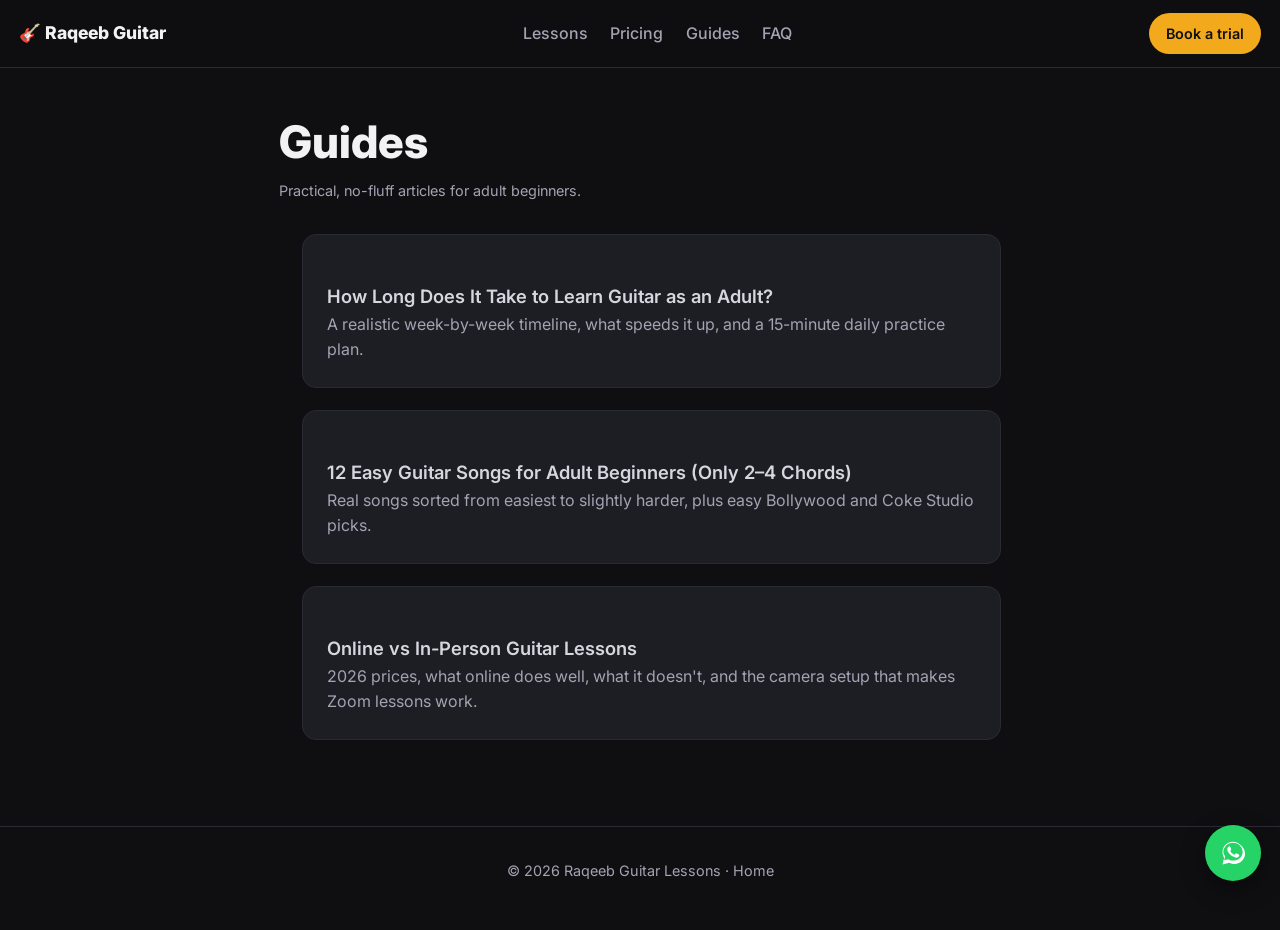
==== guides/index.html @ b29a71e8 "Add beginner guides section with three SEO articles and update sitemap Co-authored-by: Cursor <curso" ====
<!DOCTYPE html>
<html lang="en">
<head>
  <meta charset="UTF-8" />
  <meta name="viewport" content="width=device-width, initial-scale=1.0" />
  <title>Guitar Guides for Beginners | Raqeeb Guitar Lessons</title>
  <meta name="description" content="Practical guides for adult beginners: realistic learning timelines, easy songs with 2–4 chords, and how to choose between online and in-person lessons." />
  <link rel="canonical" href="https://raqeebalam.github.io/guitar-lessons/guides/" />
  <meta property="og:title" content="Guitar Guides for Beginners | Raqeeb Guitar" />
  <meta property="og:image" content="https://raqeebalam.github.io/guitar-lessons/images/og.png" />
  <link href="https://fonts.googleapis.com/css2?family=Inter:wght@400;500;600;700;800&display=swap" rel="stylesheet" />
  <link rel="stylesheet" href="../styles.css" />
</head>
<body>
  <header class="nav">
    <a href="../" class="brand">🎸 Raqeeb Guitar</a>
    <nav class="nav-links">
      <a href="../#lessons">Lessons</a>
      <a href="../#pricing">Pricing</a>
      <a href="./">Guides</a>
      <a href="../#faq">FAQ</a>
    </nav>
    <a class="btn btn-primary btn-sm js-whatsapp" href="#" data-msg="Hi Raqeeb! I'd like to book a free trial lesson.">Book a trial</a>
  </header>

  <main class="article">
    <h1>Guides</h1>
    <p class="meta">Practical, no-fluff articles for adult beginners.</p>
    <ul class="guides-list">
      <li class="card"><a href="how-long-to-learn-guitar-adult.html"><h3>How Long Does It Take to Learn Guitar as an Adult?</h3><p>A realistic week-by-week timeline, what speeds it up, and a 15-minute daily practice plan.</p></a></li>
      <li class="card"><a href="easy-guitar-songs-for-adult-beginners.html"><h3>12 Easy Guitar Songs for Adult Beginners (Only 2–4 Chords)</h3><p>Real songs sorted from easiest to slightly harder, plus easy Bollywood and Coke Studio picks.</p></a></li>
      <li class="card"><a href="online-vs-in-person-guitar-lessons.html"><h3>Online vs In-Person Guitar Lessons</h3><p>2026 prices, what online does well, what it doesn't, and the camera setup that makes Zoom lessons work.</p></a></li>
    </ul>
  </main>

  <footer class="footer">
    <p>© <span id="year"></span> Raqeeb Guitar Lessons · <a href="../">Home</a></p>
  </footer>

  <a class="wa-float js-whatsapp" href="#" data-msg="Hi Raqeeb! I have a question about guitar lessons." aria-label="Chat on WhatsApp">
    <svg viewBox="0 0 32 32" width="28" height="28" aria-hidden="true"><path fill="currentColor" d="M16 3C9.4 3 4 8.3 4 14.9c0 2.3.7 4.6 1.9 6.5L4 29l7.8-2c1.9 1 3.9 1.5 6 1.5h0c6.6 0 12-5.3 12-11.9S22.6 3 16 3zm0 21.7c-1.8 0-3.6-.5-5.1-1.4l-.4-.2-4.6 1.2 1.2-4.5-.2-.4C5.6 17.8 5 16.4 5 14.9 5 9 9.9 4.2 16 4.2s11 4.8 11 10.7-4.9 9.8-11 9.8zm6-7.3c-.3-.2-1.9-.9-2.2-1-.3-.1-.5-.2-.7.2-.2.3-.8 1-1 1.2-.2.2-.4.2-.7.1-.3-.2-1.4-.5-2.6-1.6-1-.9-1.6-1.9-1.8-2.3-.2-.3 0-.5.1-.7l.5-.6c.2-.2.2-.4.3-.6.1-.2 0-.4 0-.6l-1-2.3c-.3-.6-.5-.5-.7-.5h-.6c-.2 0-.6.1-.9.4-.3.3-1.2 1.1-1.2 2.8s1.2 3.3 1.4 3.5c.2.2 2.4 3.6 5.8 5 .8.3 1.4.6 1.9.7.8.3 1.5.2 2.1.1.6-.1 1.9-.8 2.2-1.5.3-.8.3-1.4.2-1.5-.1-.2-.3-.3-.6-.4z"/></svg>
  </a>

  <script src="../config.js"></script>
  <script src="../script.js"></script>
</body>
</html>
---- styles.css ----
:root {
  --bg: #0f0f12;
  --bg-alt: #16161b;
  --card: #1d1d24;
  --border: #2a2a33;
  --text: #f2f2f5;
  --muted: #a3a3b2;
  --accent: #f2a91b;
  --accent-dark: #d18f0e;
  --wa: #25d366;
  --radius: 14px;
  --max: 1100px;
}

* { box-sizing: border-box; }
html { scroll-behavior: smooth; }
body {
  margin: 0;
  font-family: Inter, system-ui, -apple-system, "Segoe UI", Roboto, sans-serif;
  background: var(--bg);
  color: var(--text);
  line-height: 1.6;
}
a { color: inherit; text-decoration: none; }
h1, h2, h3 { line-height: 1.2; margin: 0 0 .5rem; }
h1 { font-size: clamp(2rem, 5vw, 3.2rem); font-weight: 800; }
h2 { font-size: clamp(1.6rem, 3.5vw, 2.2rem); font-weight: 700; }
h3 { font-size: 1.2rem; font-weight: 600; }
p { margin: 0 0 1rem; }
.muted { color: var(--muted); }
.small-text { font-size: .9rem; }

/* Nav */
.nav {
  position: sticky; top: 0; z-index: 10;
  display: flex; align-items: center; justify-content: space-between; gap: 1rem;
  padding: .8rem 1.2rem;
  background: rgba(15,15,18,.85); backdrop-filter: blur(10px);
  border-bottom: 1px solid var(--border);
}
.brand { font-weight: 800; font-size: 1.1rem; }
.nav-links { display: none; gap: 1.4rem; }
.nav-links a { color: var(--muted); font-weight: 500; }
.nav-links a:hover { color: var(--text); }
@media (min-width: 720px) { .nav-links { display: flex; } }

/* Buttons */
.btn {
  display: inline-block; padding: .8rem 1.4rem; border-radius: 999px;
  font-weight: 600; border: 1px solid transparent; cursor: pointer;
  transition: transform .1s, background .2s, border-color .2s;
}
.btn:active { transform: scale(.98); }
.btn-primary { background: var(--accent); color: #111; }
.btn-primary:hover { background: var(--accent-dark); }
.btn-ghost { border-color: var(--border); color: var(--text); }
.btn-ghost:hover { border-color: var(--muted); }
.btn-outline { border-color: var(--accent); color: var(--accent); }
.btn-outline:hover { background: rgba(242,169,27,.1); }
.btn-sm { padding: .5rem 1rem; font-size: .9rem; }
.btn-lg { padding: 1rem 2rem; font-size: 1.1rem; }

/* Hero */
.hero {
  max-width: var(--max); margin: 0 auto; padding: 3.5rem 1.2rem 2.5rem;
  display: grid; gap: 2rem; align-items: center;
}
@media (min-width: 900px) { .hero { grid-template-columns: 1.2fr 1fr; padding-top: 5rem; } }
.eyebrow { color: var(--accent); font-weight: 600; font-size: .9rem; letter-spacing: .02em; text-transform: uppercase; }
.lead { font-size: 1.15rem; color: var(--muted); max-width: 40rem; }
.hero-cta { display: flex; flex-wrap: wrap; gap: .8rem; margin: 1.5rem 0 1.2rem; }
.trust { list-style: none; padding: 0; margin: 0; display: flex; flex-wrap: wrap; gap: 1rem; color: var(--muted); font-size: .95rem; }

/* Cards */
.card {
  background: var(--card); border: 1px solid var(--border); border-radius: var(--radius);
  padding: 1.5rem;
}
.card-label { color: var(--accent); font-weight: 600; font-size: .85rem; text-transform: uppercase; letter-spacing: .05em; }
.checklist { list-style: none; padding: 0; margin: 0; }
.checklist li { padding-left: 1.6rem; position: relative; margin-bottom: .6rem; }
.checklist li::before { content: "✓"; position: absolute; left: 0; color: var(--accent); font-weight: 700; }
.checklist.small li { font-size: .95rem; color: var(--muted); }

/* Sections */
.section { max-width: var(--max); margin: 0 auto; padding: 3.5rem 1.2rem; }
.section.alt { max-width: none; background: var(--bg-alt); }
.section.alt > * { max-width: var(--max); margin-left: auto; margin-right: auto; }
.section-sub { color: var(--muted); max-width: 40rem; margin-bottom: 2rem; }
.grid-3 { display: grid; gap: 1.2rem; }
@media (min-width: 760px) { .grid-3 { grid-template-columns: repeat(3, 1fr); } }
.note { color: var(--muted); font-size: .9rem; margin-top: 1.5rem; }

/* Pricing */
.toggle { display: inline-flex; background: var(--card); border: 1px solid var(--border); border-radius: 999px; padding: .25rem; margin-bottom: 1.5rem; }
.toggle-btn { border: 0; background: transparent; color: var(--muted); padding: .5rem 1rem; border-radius: 999px; font: inherit; font-weight: 600; cursor: pointer; }
.toggle-btn.active { background: var(--accent); color: #111; }
.price { display: flex; flex-direction: column; position: relative; }
.price .btn { margin-top: auto; text-align: center; }
.price.featured { border-color: var(--accent); box-shadow: 0 0 0 1px var(--accent); }
.badge { position: absolute; top: -.8rem; left: 1.5rem; background: var(--accent); color: #111; font-size: .75rem; font-weight: 700; padding: .2rem .7rem; border-radius: 999px; margin: 0; }
.amount { font-size: 2rem; font-weight: 800; margin: .3rem 0 .8rem; }
.amount .per { font-size: 1rem; color: var(--muted); font-weight: 500; margin-left: .2rem; }

/* Areas */
.two-col { display: grid; gap: 1.5rem; color: var(--muted); }
@media (min-width: 760px) { .two-col { grid-template-columns: 1fr 1fr; } }
.two-col strong { color: var(--text); }

/* Steps */
.steps { counter-reset: step; list-style: none; padding: 0; display: grid; gap: 1rem; }
@media (min-width: 760px) { .steps { grid-template-columns: repeat(4, 1fr); } }
.steps li { counter-increment: step; background: var(--card); border: 1px solid var(--border); border-radius: var(--radius); padding: 1.2rem; color: var(--muted); }
.steps li::before { content: counter(step); display: inline-grid; place-items: center; width: 2rem; height: 2rem; border-radius: 50%; background: var(--accent); color: #111; font-weight: 800; margin-bottom: .6rem; }
.steps strong { display: block; color: var(--text); margin-bottom: .2rem; }

/* About */
.about { display: grid; gap: 2rem; align-items: center; }
@media (min-width: 760px) { .about { grid-template-columns: 280px 1fr; } }
.about-photo { position: relative; aspect-ratio: 1; border-radius: var(--radius); background: var(--card); border: 1px solid var(--border); display: grid; place-items: center; overflow: hidden; }
.about-photo img { width: 100%; height: 100%; object-fit: cover; position: absolute; inset: 0; }
.photo-placeholder { font-size: 5rem; }

/* Quotes */
.quote { margin: 0; }
.quote p { font-style: italic; }
.quote footer { color: var(--muted); font-size: .9rem; }

/* FAQ */
details { background: var(--card); border: 1px solid var(--border); border-radius: var(--radius); padding: 1rem 1.3rem; margin-bottom: .8rem; }
summary { cursor: pointer; font-weight: 600; list-style: none; display: flex; justify-content: space-between; align-items: center; }
summary::after { content: "+"; color: var(--accent); font-size: 1.3rem; }
details[open] summary::after { content: "–"; }
details p { margin: .8rem 0 0; color: var(--muted); }

/* Final CTA */
.cta-final { text-align: center; }
.cta-final p { color: var(--muted); }
.cta-final .btn { margin: .5rem 0 1rem; }

/* Footer */
.footer { border-top: 1px solid var(--border); padding: 2rem 1.2rem; text-align: center; color: var(--muted); font-size: .9rem; }
.socials a:hover { color: var(--text); }

/* Blog / articles */
.article { max-width: 760px; margin: 0 auto; padding: 3rem 1.2rem 4rem; }
.article h1 { font-size: clamp(1.9rem, 4.5vw, 2.8rem); margin-bottom: .6rem; }
.article .meta { color: var(--muted); font-size: .9rem; margin-bottom: 2rem; }
.article h2 { font-size: 1.5rem; margin: 2.2rem 0 .6rem; }
.article h3 { font-size: 1.15rem; margin: 1.6rem 0 .4rem; }
.article p, .article li { color: #d6d6de; }
.article ul, .article ol { padding-left: 1.4rem; }
.article li { margin-bottom: .4rem; }
.article table { width: 100%; border-collapse: collapse; margin: 1rem 0 1.5rem; font-size: .95rem; }
.article th, .article td { text-align: left; padding: .6rem .7rem; border-bottom: 1px solid var(--border); }
.article th { color: var(--accent); font-weight: 600; }
.article .cta-box { background: var(--card); border: 1px solid var(--accent); border-radius: var(--radius); padding: 1.5rem; margin: 2.5rem 0 0; text-align: center; }
.article .cta-box p { color: var(--muted); }
.article .back { display: inline-block; margin-bottom: 1.5rem; color: var(--muted); }
.article .back:hover { color: var(--text); }
.guides-list { list-style: none; padding: 0; display: grid; gap: 1rem; }
.guides-list a { display: block; }
.guides-list h3 { margin-bottom: .3rem; }
.guides-list p { color: var(--muted); margin: 0; }

/* WhatsApp float */
.wa-float {
  position: fixed; right: 1.2rem; bottom: 1.2rem; z-index: 20;
  width: 56px; height: 56px; border-radius: 50%; background: var(--wa); color: #fff;
  display: grid; place-items: center; box-shadow: 0 8px 24px rgba(0,0,0,.4);
}
.wa-float:hover { transform: scale(1.05); }
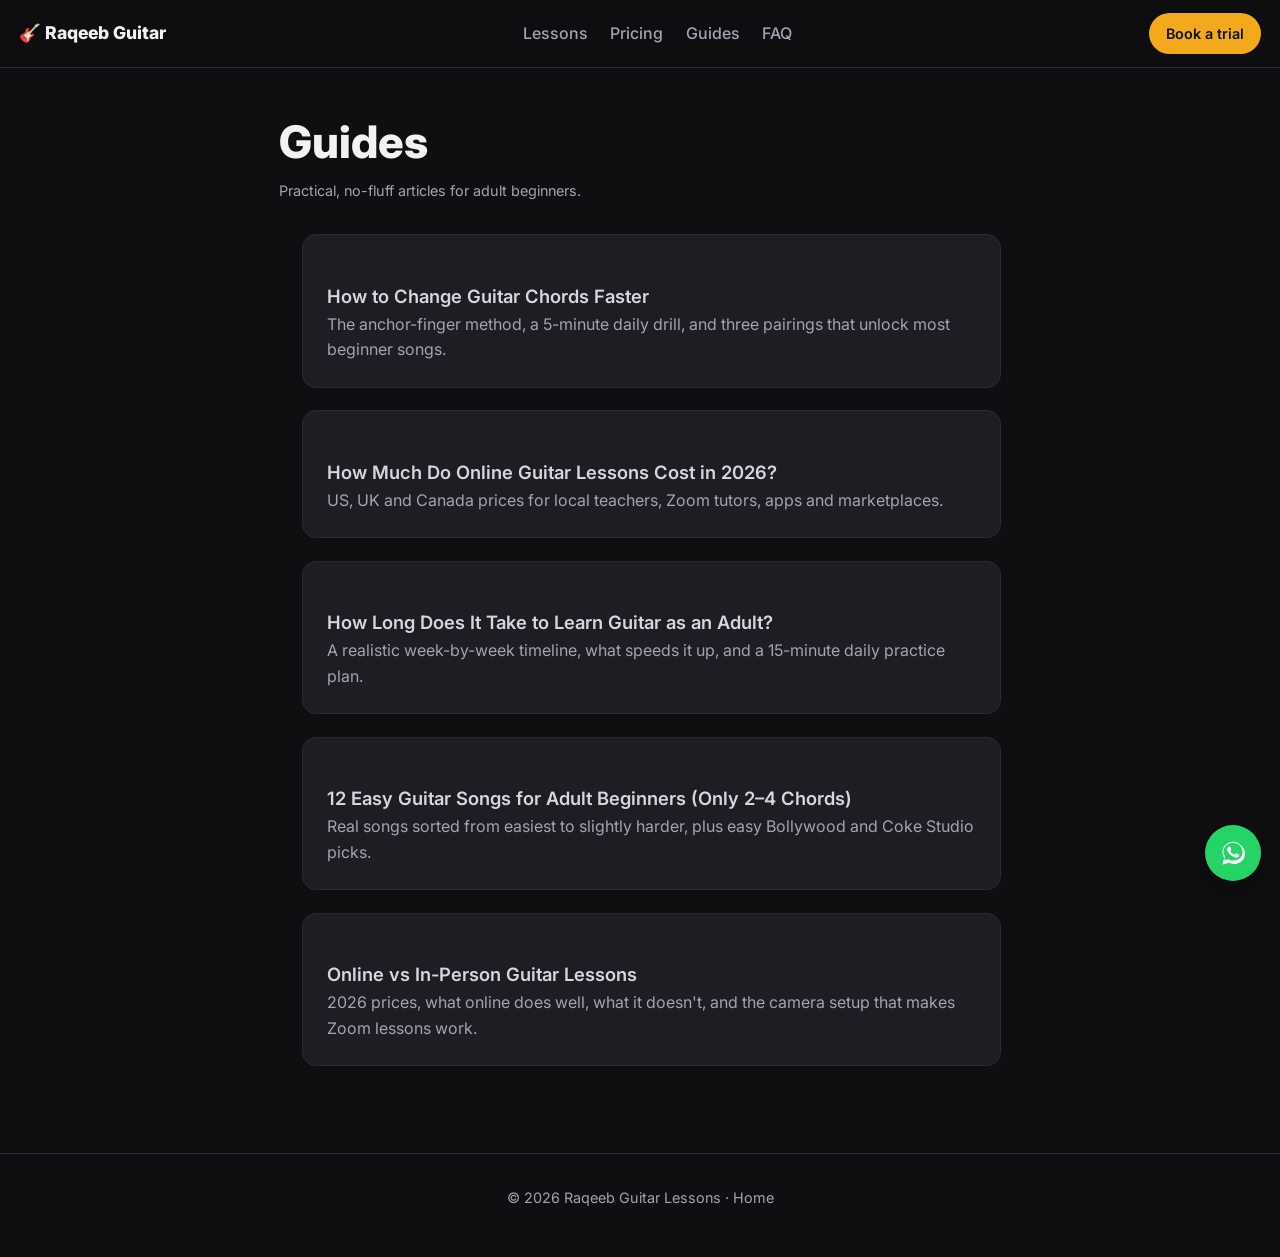
==== commit 569984d5: "Add two SEO guides: faster chord changes and 2026 lesson prices Co-authored-by: Cursor <cursoragent@" ====
--- a/guides/index.html
+++ b/guides/index.html
@@ -4,7 +4,7 @@
   <meta charset="UTF-8" />
   <meta name="viewport" content="width=device-width, initial-scale=1.0" />
   <title>Guitar Guides for Beginners | Raqeeb Guitar Lessons</title>
-  <meta name="description" content="Practical guides for adult beginners: realistic learning timelines, easy songs with 2–4 chords, and how to choose between online and in-person lessons." />
+  <meta name="description" content="Practical guides for adult beginners: chord changes, lesson prices, realistic timelines, easy 2–4 chord songs, and online vs in-person lessons." />
   <link rel="canonical" href="https://raqeebalam.github.io/guitar-lessons/guides/" />
   <meta property="og:title" content="Guitar Guides for Beginners | Raqeeb Guitar" />
   <meta property="og:image" content="https://raqeebalam.github.io/guitar-lessons/images/og.png" />
@@ -27,6 +27,8 @@
     <h1>Guides</h1>
     <p class="meta">Practical, no-fluff articles for adult beginners.</p>
     <ul class="guides-list">
+      <li class="card"><a href="how-to-change-guitar-chords-faster.html"><h3>How to Change Guitar Chords Faster</h3><p>The anchor-finger method, a 5-minute daily drill, and three pairings that unlock most beginner songs.</p></a></li>
+      <li class="card"><a href="how-much-do-online-guitar-lessons-cost.html"><h3>How Much Do Online Guitar Lessons Cost in 2026?</h3><p>US, UK and Canada prices for local teachers, Zoom tutors, apps and marketplaces.</p></a></li>
       <li class="card"><a href="how-long-to-learn-guitar-adult.html"><h3>How Long Does It Take to Learn Guitar as an Adult?</h3><p>A realistic week-by-week timeline, what speeds it up, and a 15-minute daily practice plan.</p></a></li>
       <li class="card"><a href="easy-guitar-songs-for-adult-beginners.html"><h3>12 Easy Guitar Songs for Adult Beginners (Only 2–4 Chords)</h3><p>Real songs sorted from easiest to slightly harder, plus easy Bollywood and Coke Studio picks.</p></a></li>
       <li class="card"><a href="online-vs-in-person-guitar-lessons.html"><h3>Online vs In-Person Guitar Lessons</h3><p>2026 prices, what online does well, what it doesn't, and the camera setup that makes Zoom lessons work.</p></a></li>
